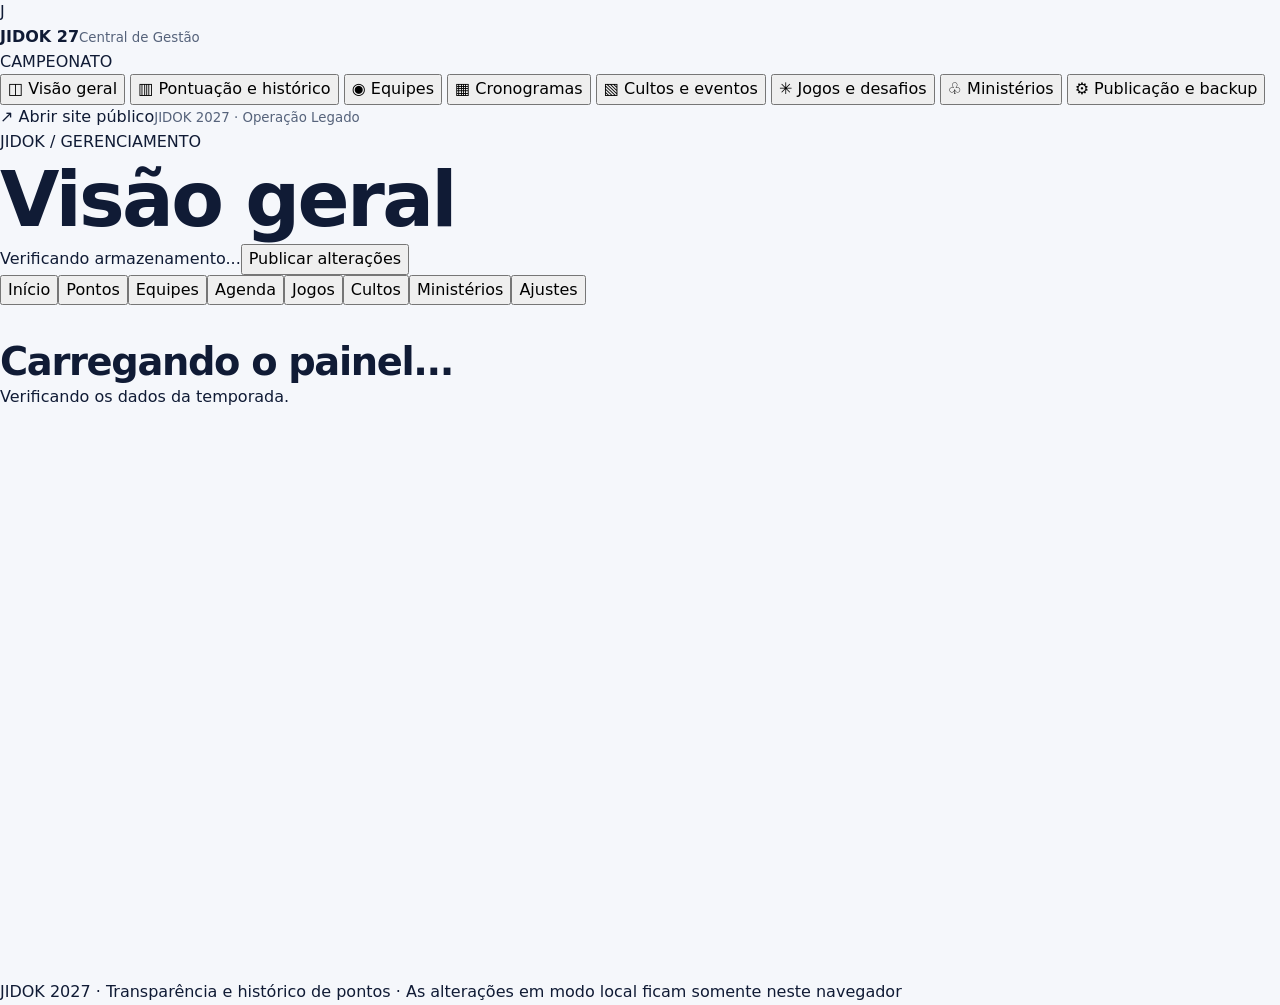
==== painel.html @ 03e9906b "Cria central de administração acessível no celular e desktop" ====
<!doctype html>
<html lang="pt-BR">
<head>
  <meta charset="utf-8">
  <meta name="viewport" content="width=device-width, initial-scale=1, viewport-fit=cover">
  <meta name="theme-color" content="#101b35">
  <meta name="description" content="Central de gestão JIDOK 2027 — lançamento de pontos, equipes e programação editável.">
  <title>Administração | JIDOK 2027</title>
  <link rel="stylesheet" href="./styles.css?v=4">
  <link rel="stylesheet" href="./painel.css?v=4">
  <script src="./backend-config.js?v=4" defer></script>
  <script src="./sync.js?v=4" defer></script>
  <script src="./painel.js?v=4" defer></script>
</head>
<body class="admin-body">
  <a href="#main-admin" class="skip">Pular para o conteúdo</a>
  <div class="admin-layout">
    <aside class="admin-sidebar" aria-label="Menu da gestão">
      <a href="./" class="admin-brand">
        <div class="admin-brand-mark">J</div>
        <div><b>JIDOK <span>27</span></b><small>Central de Gestão</small></div>
      </a>
      <div class="admin-sidebar-caption">CAMPEONATO</div>
      <nav class="admin-nav" aria-label="Área de administração">
        <button data-panel-nav="dashboard" class="active"><span>◫</span> Visão geral</button>
        <button data-panel-nav="scores"><span>▥</span> Pontuação e histórico</button>
        <button data-panel-nav="teams"><span>◉</span> Equipes</button>
        <button data-panel-nav="schedules"><span>▦</span> Cronogramas</button>
        <button data-panel-nav="events"><span>▧</span> Cultos e eventos</button>
        <button data-panel-nav="games"><span>✳</span> Jogos e desafios</button>
        <button data-panel-nav="ministries"><span>♧</span> Ministérios</button>
        <button data-panel-nav="settings"><span>⚙</span> Publicação e backup</button>
      </nav>
      <div class="admin-sidebar-bottom"><a href="./" target="_blank" rel="noopener">↗ Abrir site público</a><small>JIDOK 2027 · Operação Legado</small></div>
    </aside>
    <div class="admin-main-wrap">
      <header class="admin-topbar">
        <div class="admin-top-left"><span class="admin-section-label">JIDOK / GERENCIAMENTO</span><h1 id="admin-title">Visão geral</h1></div>
        <div class="admin-top-actions"><span class="admin-mode" id="admin-mode">Verificando armazenamento...</span><span class="unsaved-indicator" id="admin-unsaved" hidden>● Alterações não salvas</span><button class="admin-button admin-button-primary" id="save-all" type="button">Publicar alterações</button></div>
      </header>
      <nav class="admin-mobile-tabs" aria-label="Menu para celular">
        <button data-panel-nav="dashboard">Início</button><button data-panel-nav="scores">Pontos</button><button data-panel-nav="teams">Equipes</button><button data-panel-nav="schedules">Agenda</button><button data-panel-nav="games">Jogos</button><button data-panel-nav="events">Cultos</button><button data-panel-nav="ministries">Ministérios</button><button data-panel-nav="settings">Ajustes</button>
      </nav>
      <main id="main-admin" class="admin-content" tabindex="-1">
        <section class="admin-panel"><h2>Carregando o painel...</h2><p>Verificando os dados da temporada.</p></section>
      </main>
      <footer class="admin-footer">JIDOK 2027 · Transparência e histórico de pontos · As alterações em modo local ficam somente neste navegador</footer>
    </div>
  </div>
  <div class="admin-toast" id="admin-toast" role="status" aria-live="polite" hidden></div>
</body>
</html>
---- styles.css ----
:root{--ink:#101b35;--muted:#56637b;--line:#dbe3ef;--paper:#f5f7fb;--white:#fff;--brand:#075cff;--mint:#0c947f;--gold:#ffc76f;--navy:#101b35;--shadow:0 12px 30px rgba(12,29,62,.06)}
*{box-sizing:border-box}html{scroll-behavior:smooth}body{margin:0;color:var(--ink);background:var(--paper);font:16px/1.55 Inter,system-ui,-apple-system,"Segoe UI",sans-serif}button,input,select{font:inherit}button{cursor:pointer}a{color:inherit;text-decoration:none}button:focus-visible,a:focus-visible,input:focus-visible,select:focus-visible,summary:focus-visible{outline:3px solid #6fb6ff;outline-offset:3px}h1,h2,h3,h4,p{margin:0}h1,h2,h3,h4{line-height:1.16;letter-spacing:-.035em}h1{font-size:clamp(2.8rem,6vw,5.2rem)}h2{font-size:clamp(1.75rem,3vw,2.75rem)}h3{font-size:1.28rem}h4{font-size:1.05rem}p{max-width:75ch}small{color:var(--muted)}.skip{position:absolute;transform:translateY(-160px);background:#fff;padding:10px;z-index:99}.skip:focus{transform:none}
.shell{max-width:1230px;margin:auto;padding:0 24px}.site-header{position:sticky;top:0;background:rgba(255,255,255,.97);border-bottom:1px solid var(--line);z-index:30;backdrop-filter:blur(12px)}.header-inner{display:flex;align-items:center;gap:18px;min-height:77px}.brand{display:flex;align-items:center;gap:10px;flex-shrink:0}.brand-mark{background:var(--ink);color:#fff;display:grid;place-items:center;font-weight:950;width:44px;height:44px;border-radius:13px;font-size:25px}.brand b{display:block;font-size:20px;letter-spacing:-.06em;line-height:1.1}.brand small{display:block;font-size:10px;letter-spacing:.15em;font-weight:800;text-transform:uppercase}.desktop-nav{display:flex;align-items:center;gap:3px;overflow-x:auto;scrollbar-width:none;flex:1}.desktop-nav::-webkit-scrollbar{display:none}.nav-btn{border:0;background:none;white-space:nowrap;padding:10px 13px;color:#596781;font-size:13px;font-weight:750;border-radius:10px}.nav-btn.active,.nav-btn:hover{color:#0b50e0;background:#edf3ff}.header-status{font-size:11px;color:#147969;background:#e8f7f0;border:1px solid #c2e9d7;padding:7px 11px;border-radius:99px;white-space:nowrap;font-weight:850}
main{min-height:75vh;padding-top:35px;padding-bottom:90px}.page-heading{margin:0 0 24px}.page-heading .eyebrow{margin-bottom:11px}.page-heading h1{font-size:clamp(2.1rem,4.2vw,3.6rem);margin-bottom:13px}.page-heading p{color:var(--muted);font-size:17px}.eyebrow{display:flex;align-items:center;gap:9px;color:#0b66c7;font-size:12px;font-weight:900;text-transform:uppercase;letter-spacing:.115em}.eyebrow:before{content:"";width:21px;height:3px;border-radius:10px;background:#19a8df}.hero{background:#101b35;color:#fff;border-radius:28px;padding:clamp(28px,5vw,65px);position:relative;overflow:hidden;min-height:370px;display:grid;grid-template-columns:1.3fr .7fr;gap:25px;align-items:center}.hero:before{content:"";position:absolute;width:500px;height:500px;background:radial-gradient(circle,#1679ff66,transparent 65%);right:-160px;top:-170px;pointer-events:none}.hero-copy{position:relative;z-index:2}.hero h1{margin:15px 0 18px}.hero h1 span{color:#8fe9df}.hero p{color:#d1deef;font-size:17px}.hero-graphic{display:grid;place-items:center;position:relative;min-height:245px}.hero-graphic .huge{font-size:clamp(120px,16vw,215px);font-weight:1000;letter-spacing:-.15em;padding-right:.15em;line-height:.75;color:#fff;text-shadow:0 22px 80px #289cff8a}.hero-graphic .ring{position:absolute;width:250px;height:250px;border:1px solid #b1dcff77;border-radius:50%;box-shadow:0 0 0 30px #9dbbff0e,0 0 0 68px #9dbbff07}.hero .eyebrow{color:#8bdefb}.hero-buttons,.actions{display:flex;flex-wrap:wrap;gap:10px;margin-top:23px}.btn{border:1px solid transparent;background:#edf3ff;color:var(--ink);border-radius:11px;padding:12px 18px;font-weight:850;font-size:13px;display:inline-flex;align-items:center;justify-content:center;gap:8px}.btn.primary{background:#ffce77;color:#152037}.btn.blue{background:var(--brand);color:#fff}.btn.soft{background:#f0f4fa;border-color:#d9e3f1}.btn.outline{border-color:#60738c;background:transparent;color:#fff}.btn:hover{filter:brightness(.97)}.pill{display:inline-flex;align-items:center;gap:7px;background:#e8f3ff;color:#0b54b6;border:1px solid #c7e1ff;border-radius:100px;padding:6px 10px;font-size:11px;font-weight:850}.pill.gold{background:#fff4de;color:#90631f;border-color:#ffdfac}.pill.green{background:#e7f8ef;color:#117d5a;border-color:#c7e9d6}.pill.dark{background:#253856;color:#d7eaff;border-color:#3b5578}.label{color:#68809a;font-size:12px;font-weight:850;text-transform:uppercase;letter-spacing:.1em}
.section{margin-top:36px}.section-heading{display:flex;justify-content:space-between;align-items:end;gap:16px;margin-bottom:18px}.section-heading p{color:var(--muted);font-size:14px;margin-top:8px}.grid{display:grid;gap:16px}.grid.two{grid-template-columns:repeat(2,minmax(0,1fr))}.grid.three{grid-template-columns:repeat(3,minmax(0,1fr))}.grid.four{grid-template-columns:repeat(4,minmax(0,1fr))}.card{background:#fff;border:1px solid var(--line);border-radius:19px;padding:22px;box-shadow:var(--shadow)}.card h3{margin:8px 0 9px}.card p{color:var(--muted);font-size:14px}.card strong{color:var(--ink)}.card.interactive{cursor:pointer;transition:transform .15s,border .15s}.card.interactive:hover{transform:translateY(-2px);border-color:#aac8f6}.feature{border-left:4px solid var(--brand)}.metric{background:#fff;border:1px solid var(--line);border-radius:16px;padding:20px}.metric b{font-size:31px;line-height:1;display:block;letter-spacing:-.04em}.metric span{font-size:12px;color:var(--muted);display:block;margin-top:10px}.callout{padding:20px 23px;border:1px solid #c9dff7;background:#edf5ff;border-radius:17px}.callout p{color:#335172;font-size:14px;margin-top:7px}.callout.warn{background:#fff8e9;border-color:#f2ddb3}.callout.warn p{color:#75562d}.callout.success{background:#edfaf4;border-color:#c6edda}.callout.success p{color:#315c49}
.week-picker{display:flex;flex-wrap:wrap;gap:8px;margin:22px 0}.week-button{padding:11px 14px;border-radius:12px;border:1px solid #d5e0ed;background:#fff;color:#57677d;font-size:13px;font-weight:850;white-space:nowrap}.week-button.active{background:#0f254f;color:#fff;border-color:#0f254f}.week-banner{background:linear-gradient(115deg,#142751,#0d1834);color:white;border-radius:22px;padding:29px;display:flex;justify-content:space-between;gap:18px;align-items:center}.week-banner h2{margin:7px 0;font-size:clamp(1.8rem,3vw,2.6rem)}.week-banner p{color:#c6d5e8}.week-banner small{color:#9cd5f3}.week-details{display:flex;flex-wrap:wrap;gap:8px;margin-top:14px}.week-details span{background:#253c60;padding:6px 10px;border-radius:8px;font-size:12px}
.day-head{display:flex;justify-content:space-between;gap:15px;align-items:center;margin-bottom:14px}.day-head h3{margin:0}.day-head p{font-size:13px;margin-top:4px}.day-date{font-size:11px;color:#125ac0;background:#e6f1ff;border-radius:10px;padding:8px 9px;font-weight:900;white-space:nowrap}
.game-card{background:#fff;border:1px solid #dbe4ef;border-radius:17px;overflow:hidden}.game-top{padding:18px 20px}.game-top h4{font-size:17px;margin:8px 0}.game-top p{color:var(--muted);font-size:13px}.game-meta{display:flex;gap:7px;flex-wrap:wrap;margin-top:12px}.game-meta span{background:#f2f5fa;border-radius:7px;padding:5px 9px;color:#5d6d83;font-size:11px;font-weight:750}.game-card details{border-top:1px solid #e1e7f1}.game-card summary{padding:13px 20px;font-size:13px;font-weight:850;color:#105eb5;cursor:pointer;list-style:none;display:flex;justify-content:space-between}.game-card summary:after{content:"+";font-size:19px}.game-card details[open] summary:after{content:"−"}.game-rules{padding:0 20px 19px}.game-rules p,.game-rules li{font-size:13px;color:#53657b;margin:10px 0}.game-rules b{color:#223653}.game-rules ul{padding-left:20px}
.timeline{border-left:2px solid #bfd6ee;margin:8px 0 4px 11px;padding-left:22px}.event{position:relative;padding:0 0 22px}.event:last-child{padding-bottom:0}.event:before{content:"";position:absolute;left:-29px;top:4px;width:10px;height:10px;border-radius:50%;background:#0c72db;border:3px solid #eef5fb}.event time{display:block;font-size:12px;font-weight:900;color:#0862cf}.event h4{margin:4px 0}.event p{font-size:13px;color:var(--muted)}.timeline.compact .event{padding-bottom:17px}
.mission{border:1px solid var(--line);background:#fff;border-radius:18px;padding:20px;position:relative;display:flex;flex-direction:column;gap:10px}.mission h3{margin:0}.mission p{color:var(--muted);font-size:14px}.mission .foot{margin-top:auto;display:flex;gap:8px;flex-wrap:wrap}.tab-strip{display:flex;gap:8px;overflow-x:auto;padding:4px 0 12px;scrollbar-width:thin}.tab-strip button{border:1px solid var(--line);background:#fff;border-radius:12px;padding:11px 14px;font-size:12px;font-weight:850;white-space:nowrap;color:#54667e}.tab-strip button.active{background:var(--navy);color:#fff}.notice{background:#f0f5fc;border-radius:13px;padding:14px 16px;font-size:13px;color:#415975}.notice strong{color:#20304c}
.table-scroll{overflow-x:auto;border-radius:16px;border:1px solid var(--line);background:white}.table-scroll table{width:100%;border-collapse:collapse;min-width:620px;font-size:13px}.table-scroll th{background:#eff3f9;color:#465b77;text-align:left;font-size:11px;letter-spacing:.05em;text-transform:uppercase}.table-scroll th,.table-scroll td{padding:13px 15px;border-bottom:1px solid #e5ebf2}.table-scroll tr:last-child td{border-bottom:0}.table-scroll td b{color:#162b4b}.rubric b{font-size:24px;display:block}.rubric span{font-size:11px;color:var(--muted)}.camp-hero{background:linear-gradient(120deg,#102c4e,#1e1d43);border-radius:23px;padding:30px;color:#fff}.camp-hero h2{margin:8px 0}.camp-hero p{color:#c4d9ee}.camp-hero .pill{margin-bottom:12px}.medal{background:#fff7e8;border:1px solid #f4dcb2;border-radius:15px;padding:16px;font-size:13px;color:#805b24}
.input{width:100%;background:#fff;border:1px solid #cbd8e8;border-radius:10px;padding:10px 12px;color:#18304e}.form-field label{display:block;font-size:12px;font-weight:800;color:#485e79;margin-bottom:6px}.form-field small{display:block;margin-top:4px}.calc-grid{display:grid;grid-template-columns:repeat(3,minmax(0,1fr));gap:12px}.calc-total{background:#0f2345;color:white;padding:19px;border-radius:15px;display:flex;justify-content:space-between;align-items:center;gap:10px}.calc-total strong{font-size:34px;color:#ffce77}.field-row{display:flex;gap:12px;flex-wrap:wrap;align-items:end}.field-row>div{flex:1;min-width:180px}.check-list{display:grid;gap:5px}.check-item{display:flex;align-items:flex-start;gap:12px;padding:12px 0;border-bottom:1px solid #e3eaf3;cursor:pointer;font-size:14px}.check-item:last-child{border-bottom:0}.check-item input{width:17px;height:17px;accent-color:#075cff;margin-top:3px}.check-item input:checked+span{text-decoration:line-through;color:#8190a3}
.footer{border-top:1px solid var(--line);padding:27px 0 100px;color:#657590;font-size:12px}.footer .shell{display:flex;justify-content:space-between;gap:10px;flex-wrap:wrap}.mobile-nav{display:none}.anchor{scroll-margin-top:100px}.soft-divider{height:1px;background:var(--line);margin:23px 0}
@media(max-width:1000px){.header-status{display:none}.hero{grid-template-columns:1.5fr .5fr}.hero-graphic .huge{font-size:125px}.hero-graphic .ring{width:160px;height:160px}.grid.four{grid-template-columns:repeat(2,1fr)}}
@media(max-width:760px){body{font-size:15px}.shell{padding:0 15px}.site-header .shell{padding:0 15px}.header-inner{min-height:67px}.brand-mark{width:38px;height:38px;font-size:22px}.brand b{font-size:19px}.brand small{font-size:9px}.desktop-nav{display:none}main{padding-top:22px;padding-bottom:110px}.hero{grid-template-columns:1fr;min-height:auto;padding:30px 25px}.hero h1{font-size:clamp(2.65rem,12vw,3.4rem)}.hero-graphic{min-height:115px;justify-content:flex-end}.hero-graphic .huge{font-size:110px}.hero-graphic .ring{width:150px;height:150px;right:35px}.hero p{font-size:15px}.grid.two,.grid.three,.grid.four{grid-template-columns:1fr}.calc-grid{grid-template-columns:repeat(2,minmax(0,1fr))}.week-banner{display:block}.week-banner h2{font-size:2rem}.week-picker{flex-wrap:nowrap;overflow-x:auto;padding-bottom:7px;scrollbar-width:thin}.week-button{min-width:67px;text-align:center}.card{padding:19px}.section-heading{display:block}.section-heading .btn{margin-top:12px}.section{margin-top:27px}.mobile-nav{position:fixed;bottom:0;left:0;right:0;display:grid;grid-template-columns:repeat(5,1fr);z-index:35;background:#fff;border-top:1px solid var(--line);padding:9px 6px calc(9px + env(safe-area-inset-bottom));box-shadow:0 -8px 25px #112f4a12}.mobile-nav button{display:grid;justify-items:center;gap:2px;border:0;background:transparent;padding:7px 0;color:#728197;font-size:11px;font-weight:850;border-radius:9px}.mobile-nav button span{font-size:21px;line-height:1.1}.mobile-nav button.active{background:#ebf3ff;color:#095bd6}.footer{padding-bottom:100px}.page-heading h1{font-size:2.3rem}}
@media(max-width:380px){.calc-grid{grid-template-columns:1fr}.hero h1{font-size:2.35rem}.week-banner{padding:22px}.card{padding:16px}}
@media print{.site-header,.mobile-nav,.btn,.tab-strip,.week-picker{display:none!important}body{background:#fff}.card,.game-card,.mission{break-inside:avoid;box-shadow:none}.shell{max-width:none}.hero,.week-banner,.camp-hero{color:#000;background:#fff;border:1px solid #aaa}.hero p,.week-banner p{color:#444}.hero-graphic{display:none}}
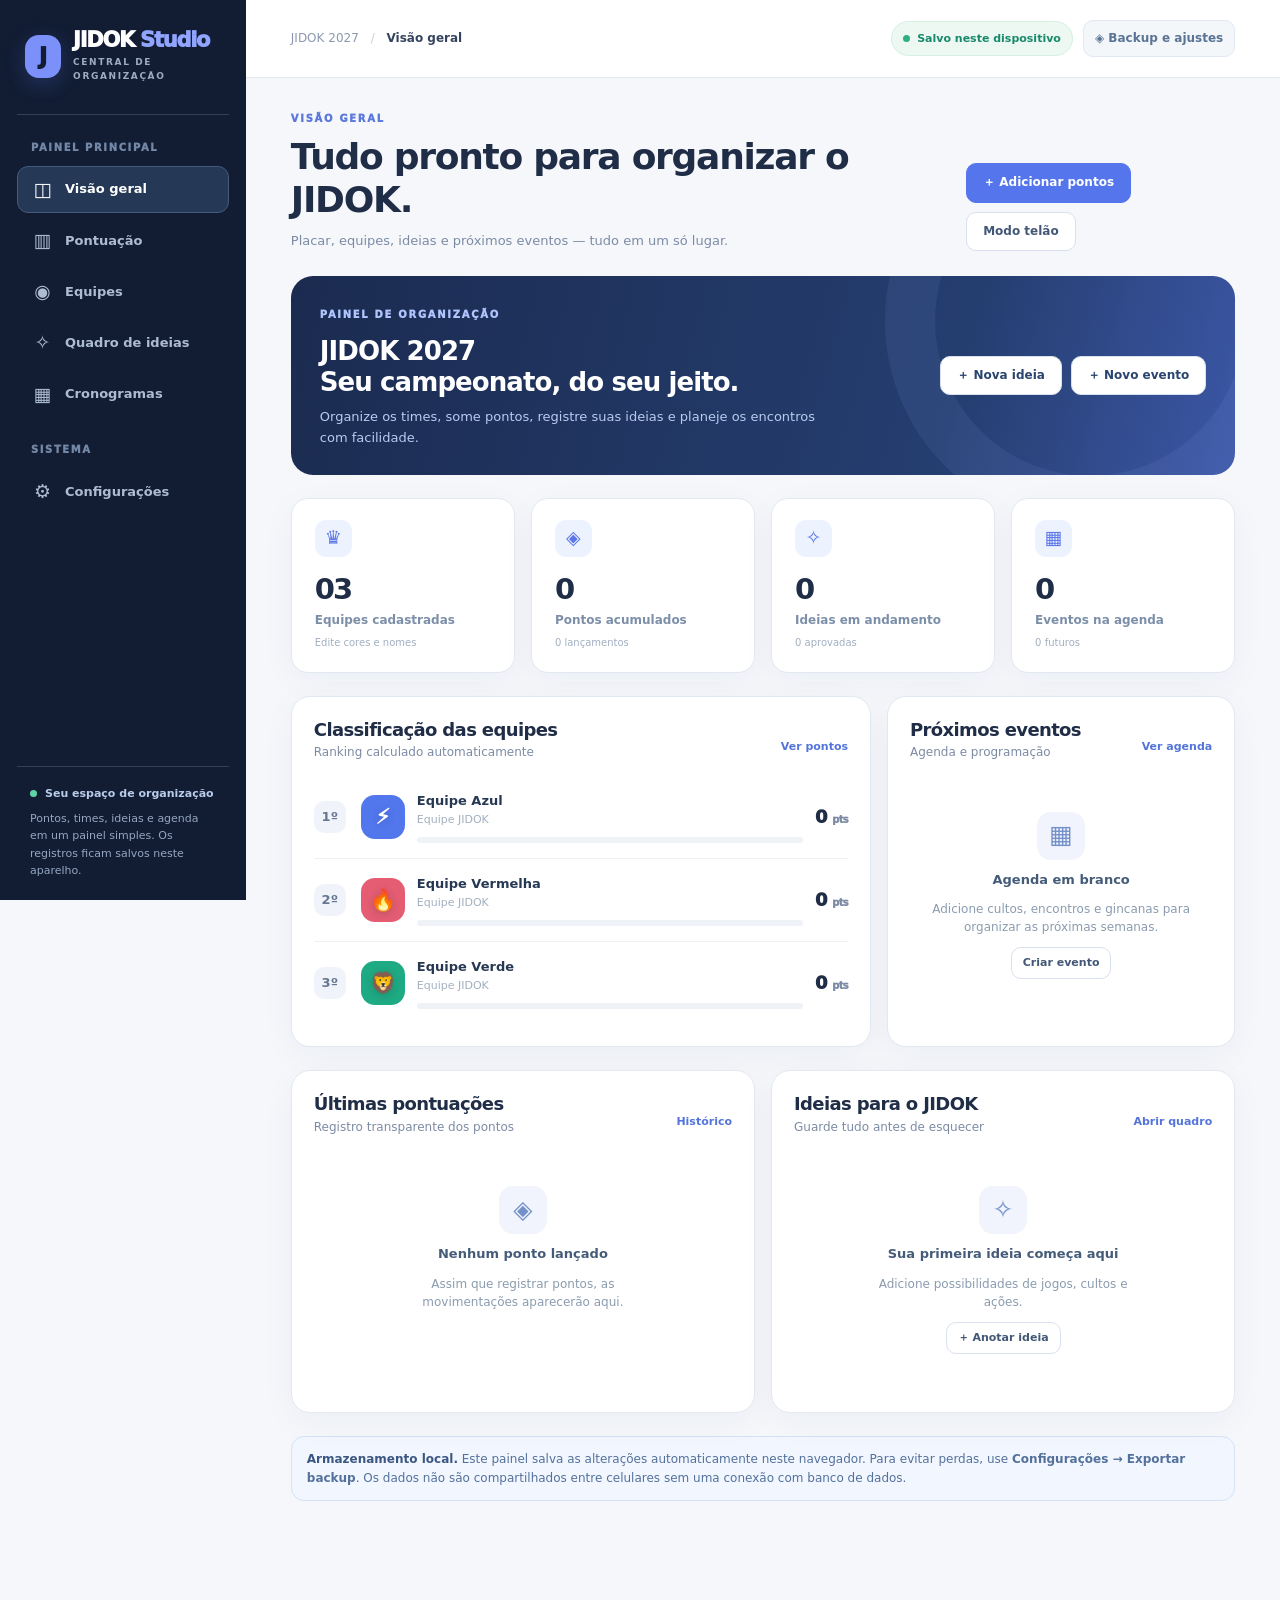
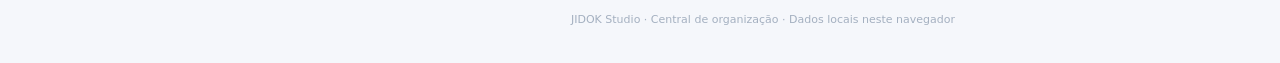
==== commit 62f3432b: "Redireciona painel administrativo antigo para o JIDOK Studio unificado" ====
--- a/painel.html
+++ b/painel.html
@@ -1,52 +1,14 @@
 <!doctype html>
 <html lang="pt-BR">
 <head>
-  <meta charset="utf-8">
-  <meta name="viewport" content="width=device-width, initial-scale=1, viewport-fit=cover">
-  <meta name="theme-color" content="#101b35">
-  <meta name="description" content="Central de gestão JIDOK 2027 — lançamento de pontos, equipes e programação editável.">
-  <title>Administração | JIDOK 2027</title>
-  <link rel="stylesheet" href="./styles.css?v=4">
-  <link rel="stylesheet" href="./painel.css?v=4">
-  <script src="./backend-config.js?v=4" defer></script>
-  <script src="./sync.js?v=4" defer></script>
-  <script src="./painel.js?v=4" defer></script>
+<meta charset="utf-8">
+<meta name="viewport" content="width=device-width,initial-scale=1">
+<meta http-equiv="refresh" content="0; url=./">
+<meta name="robots" content="noindex">
+<title>JIDOK Studio — Redirecionando</title>
+<style>body{margin:0;min-height:100vh;background:#f5f7fb;color:#22314e;font:16px/1.5 system-ui,sans-serif;display:grid;place-items:center}.card{background:#fff;border:1px solid #dce4ef;border-radius:18px;padding:30px;max-width:440px;margin:20px;text-align:center}a{color:#5276eb;font-weight:800}</style>
 </head>
-<body class="admin-body">
-  <a href="#main-admin" class="skip">Pular para o conteúdo</a>
-  <div class="admin-layout">
-    <aside class="admin-sidebar" aria-label="Menu da gestão">
-      <a href="./" class="admin-brand">
-        <div class="admin-brand-mark">J</div>
-        <div><b>JIDOK <span>27</span></b><small>Central de Gestão</small></div>
-      </a>
-      <div class="admin-sidebar-caption">CAMPEONATO</div>
-      <nav class="admin-nav" aria-label="Área de administração">
-        <button data-panel-nav="dashboard" class="active"><span>◫</span> Visão geral</button>
-        <button data-panel-nav="scores"><span>▥</span> Pontuação e histórico</button>
-        <button data-panel-nav="teams"><span>◉</span> Equipes</button>
-        <button data-panel-nav="schedules"><span>▦</span> Cronogramas</button>
-        <button data-panel-nav="events"><span>▧</span> Cultos e eventos</button>
-        <button data-panel-nav="games"><span>✳</span> Jogos e desafios</button>
-        <button data-panel-nav="ministries"><span>♧</span> Ministérios</button>
-        <button data-panel-nav="settings"><span>⚙</span> Publicação e backup</button>
-      </nav>
-      <div class="admin-sidebar-bottom"><a href="./" target="_blank" rel="noopener">↗ Abrir site público</a><small>JIDOK 2027 · Operação Legado</small></div>
-    </aside>
-    <div class="admin-main-wrap">
-      <header class="admin-topbar">
-        <div class="admin-top-left"><span class="admin-section-label">JIDOK / GERENCIAMENTO</span><h1 id="admin-title">Visão geral</h1></div>
-        <div class="admin-top-actions"><span class="admin-mode" id="admin-mode">Verificando armazenamento...</span><span class="unsaved-indicator" id="admin-unsaved" hidden>● Alterações não salvas</span><button class="admin-button admin-button-primary" id="save-all" type="button">Publicar alterações</button></div>
-      </header>
-      <nav class="admin-mobile-tabs" aria-label="Menu para celular">
-        <button data-panel-nav="dashboard">Início</button><button data-panel-nav="scores">Pontos</button><button data-panel-nav="teams">Equipes</button><button data-panel-nav="schedules">Agenda</button><button data-panel-nav="games">Jogos</button><button data-panel-nav="events">Cultos</button><button data-panel-nav="ministries">Ministérios</button><button data-panel-nav="settings">Ajustes</button>
-      </nav>
-      <main id="main-admin" class="admin-content" tabindex="-1">
-        <section class="admin-panel"><h2>Carregando o painel...</h2><p>Verificando os dados da temporada.</p></section>
-      </main>
-      <footer class="admin-footer">JIDOK 2027 · Transparência e histórico de pontos · As alterações em modo local ficam somente neste navegador</footer>
-    </div>
-  </div>
-  <div class="admin-toast" id="admin-toast" role="status" aria-live="polite" hidden></div>
+<body>
+<main class="card"><h1>JIDOK Studio</h1><p>O painel antigo foi substituído por uma central única de organização.</p><p><a href="./">Abrir o novo JIDOK Studio</a></p></main>
 </body>
 </html>
